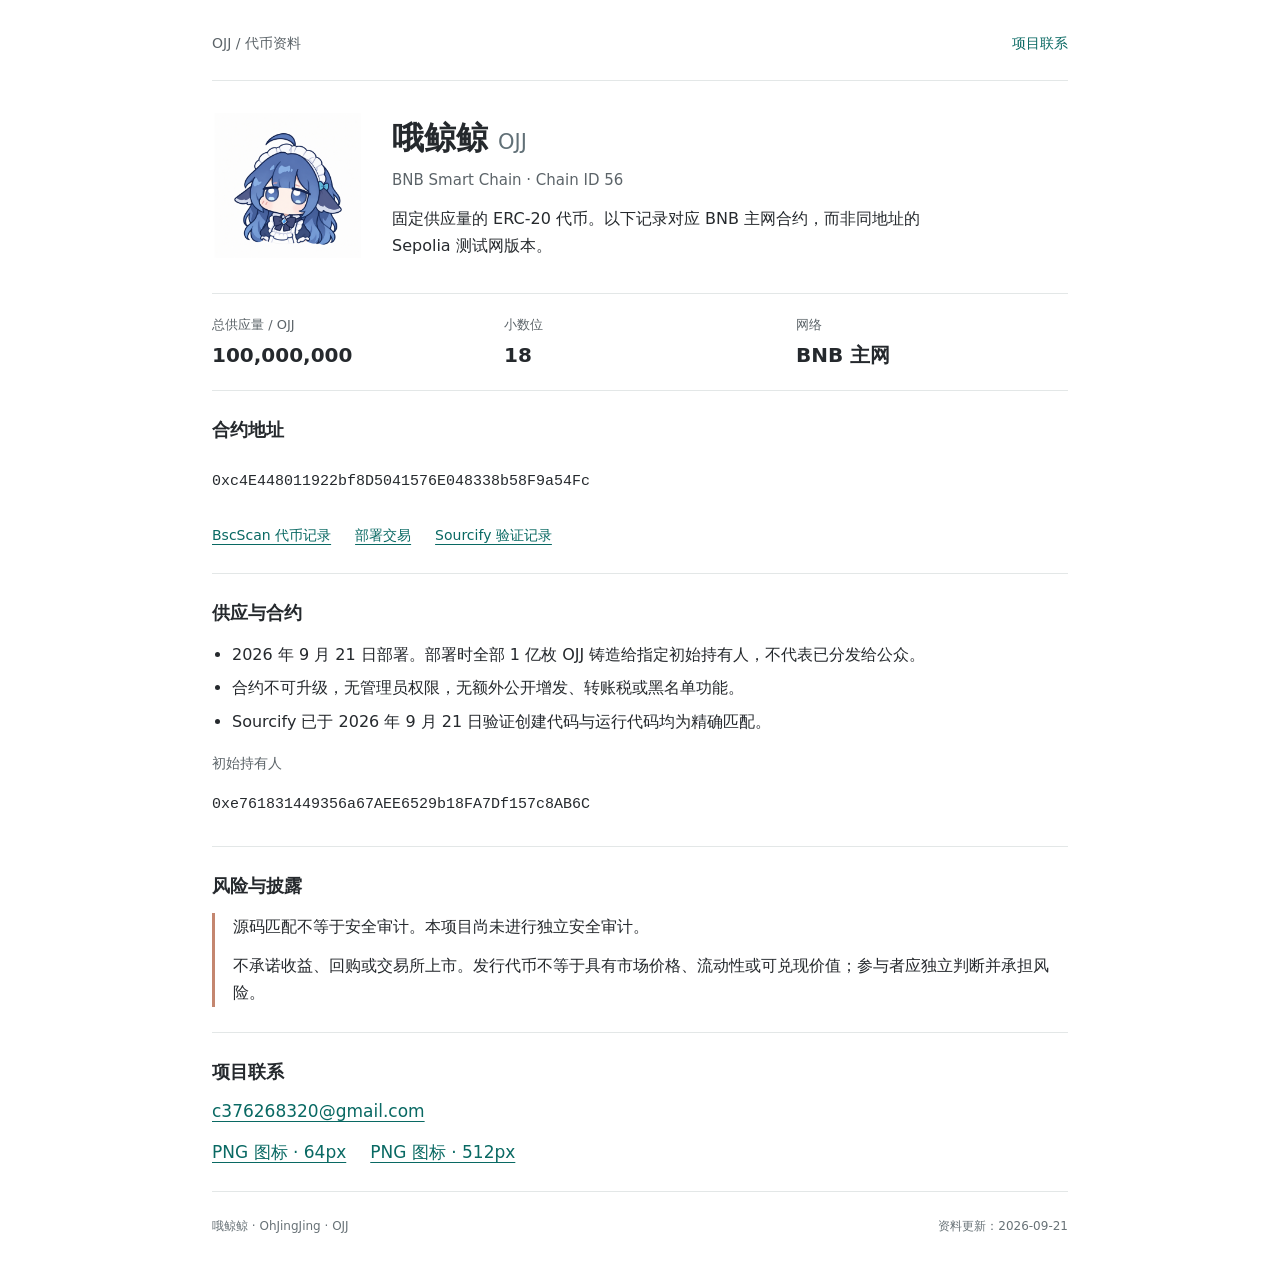
==== index.html @ c67a26b6 "Add files via upload" ====
<!doctype html>
<html lang="zh-CN">
<head>
  <meta charset="utf-8">
  <meta name="viewport" content="width=device-width, initial-scale=1">
  <meta name="description" content="哦鲸鲸 OJJ 的代币资料：BNB Smart Chain 合约、固定供应量、源码验证和项目联系方式。">
  <meta name="theme-color" content="#ffffff">
  <title>哦鲸鲸 OJJ | 代币资料</title>
  <link rel="icon" type="image/png" href="assets/ojj-64.png">
  <style>
    :root{color-scheme:light;font-family:system-ui,-apple-system,"Segoe UI","Microsoft YaHei",sans-serif;color:#25292d;background:#fff;line-height:1.7;letter-spacing:0}
    *{box-sizing:border-box}body{margin:0}a{color:#096963;text-underline-offset:4px}a:hover{color:#04433f}a:focus-visible{outline:3px solid #bb705a;outline-offset:5px}
    .page{max-width:920px;margin:auto;padding:32px 32px 40px}.top{display:flex;align-items:center;justify-content:space-between;gap:16px;padding-bottom:24px;border-bottom:1px solid #e3e7e7;font-size:14px;color:#5c6469}.top a{text-decoration:none}
    .identity{display:grid;grid-template-columns:152px minmax(0,1fr);gap:28px;align-items:center;padding:32px 0 28px}.identity img{display:block;width:152px;height:152px;object-fit:contain}
    h1{font-size:32px;line-height:1.3;margin:0 0 8px;font-weight:650}h1 span{font-size:21px;font-weight:500;color:#617077;margin-left:10px}
    .subtitle{margin:0;color:#5c6469;font-size:15px}.lead{margin:12px 0 0;font-size:16px;max-width:590px}
    .metrics{display:grid;grid-template-columns:repeat(3,minmax(0,1fr));margin:0;padding:20px 0;border-top:1px solid #e3e7e7;border-bottom:1px solid #e3e7e7;gap:20px}
    dt{font-size:13px;color:#5c6469}dd{margin:5px 0 0;font-size:20px;font-weight:600;line-height:1.45;font-variant-numeric:tabular-nums}
    section{padding:25px 0;border-bottom:1px solid #e3e7e7}h2{font-size:18px;line-height:1.5;font-weight:650;margin:0 0 12px}p{margin:0 0 12px}p:last-child{margin-bottom:0}
    .address{display:block;margin:10px 0 16px;padding:14px 0;font-family:ui-monospace,Consolas,monospace;font-size:15px;line-height:1.7;overflow-wrap:anywhere;user-select:all}
    .links{display:flex;flex-wrap:wrap;gap:12px 24px;font-size:14px}.facts{margin:0;padding:0 0 0 20px}.facts li{padding:3px 0}.muted{color:#5c6469;font-size:14px}
    .risk{border-left:3px solid #c4866f;padding-left:18px;margin-top:14px}.contact{overflow-wrap:anywhere}.contact a{font-size:17px}
    footer{display:flex;justify-content:space-between;gap:12px;flex-wrap:wrap;padding-top:24px;color:#687277;font-size:12px}
    @media(max-width:580px){.page{padding:20px 20px 28px}.top{font-size:12px;padding-bottom:18px}.identity{grid-template-columns:96px minmax(0,1fr);gap:16px;padding:24px 0}.identity img{width:96px;height:96px}h1{font-size:24px}h1 span{display:block;margin:4px 0 0;font-size:17px}.lead{grid-column:1 / -1}.identity .lead{font-size:14px}.subtitle{font-size:13px}.metrics{gap:12px;grid-template-columns:1.4fr .8fr .8fr}dd{font-size:17px}dt{font-size:12px}.address{font-size:13px}.links{gap:10px 18px}section{padding:22px 0}.contact a{font-size:15px}}
    @media(prefers-reduced-motion:no-preference){a{transition:color .15s ease}}
  </style>
</head>
<body>
  <main class="page">
    <header class="top">
      <span>OJJ / 代币资料</span>
      <a href="#contact">项目联系</a>
    </header>
    <div class="identity">
      <img src="assets/ojj-512.png" alt="哦鲸鲸蓝发女孩头像" width="152" height="152">
      <div>
        <h1>哦鲸鲸<span>OJJ</span></h1>
        <p class="subtitle">BNB Smart Chain · Chain ID 56</p>
        <p class="lead">固定供应量的 ERC-20 代币。以下记录对应 BNB 主网合约，而非同地址的 Sepolia 测试网版本。</p>
      </div>
    </div>
    <dl class="metrics">
      <div><dt>总供应量 / OJJ</dt><dd>100,000,000</dd></div>
      <div><dt>小数位</dt><dd>18</dd></div>
      <div><dt>网络</dt><dd>BNB 主网</dd></div>
    </dl>
    <section aria-labelledby="contract">
      <h2 id="contract">合约地址</h2>
      <code class="address">0xc4E448011922bf8D5041576E048338b58F9a54Fc</code>
      <div class="links">
        <a href="https://bscscan.com/token/0xc4E448011922bf8D5041576E048338b58F9a54Fc" target="_blank" rel="noopener noreferrer">BscScan 代币记录</a>
        <a href="https://bscscan.com/tx/0x935edf580eb292f3fdd97651b072a8be2f52781cfb6a9a2c7f84557f1eded922" target="_blank" rel="noopener noreferrer">部署交易</a>
        <a href="https://sourcify.dev/server/v2/contract/56/0xc4E448011922bf8D5041576E048338b58F9a54Fc" target="_blank" rel="noopener noreferrer">Sourcify 验证记录</a>
      </div>
    </section>
    <section aria-labelledby="supply">
      <h2 id="supply">供应与合约</h2>
      <ul class="facts">
        <li>2026 年 9 月 21 日部署。部署时全部 1 亿枚 OJJ 铸造给指定初始持有人，不代表已分发给公众。</li>
        <li>合约不可升级，无管理员权限，无额外公开增发、转账税或黑名单功能。</li>
        <li>Sourcify 已于 2026 年 9 月 21 日验证创建代码与运行代码均为精确匹配。</li>
      </ul>
      <p class="muted" style="margin-top:14px">初始持有人</p>
      <code class="address" style="margin-bottom:0;padding:4px 0">0xe761831449356a67AEE6529b18FA7Df157c8AB6C</code>
    </section>
    <section aria-labelledby="disclosure">
      <h2 id="disclosure">风险与披露</h2>
      <div class="risk">
        <p>源码匹配不等于安全审计。本项目尚未进行独立安全审计。</p>
        <p>不承诺收益、回购或交易所上市。发行代币不等于具有市场价格、流动性或可兑现价值；参与者应独立判断并承担风险。</p>
      </div>
    </section>
    <section aria-labelledby="contact" class="contact">
      <h2 id="contact">项目联系</h2>
      <p><a href="mailto:c376268320@gmail.com">c376268320@gmail.com</a></p>
      <div class="links">
        <a href="assets/ojj-64.png" download="OJJ-logo-64.png">PNG 图标 · 64px</a>
        <a href="assets/ojj-512.png" download="OJJ-logo-512.png">PNG 图标 · 512px</a>
      </div>
    </section>
    <footer><span>哦鲸鲸 · OhJingJing · OJJ</span><span>资料更新：2026-09-21</span></footer>
  </main>
</body>
</html>
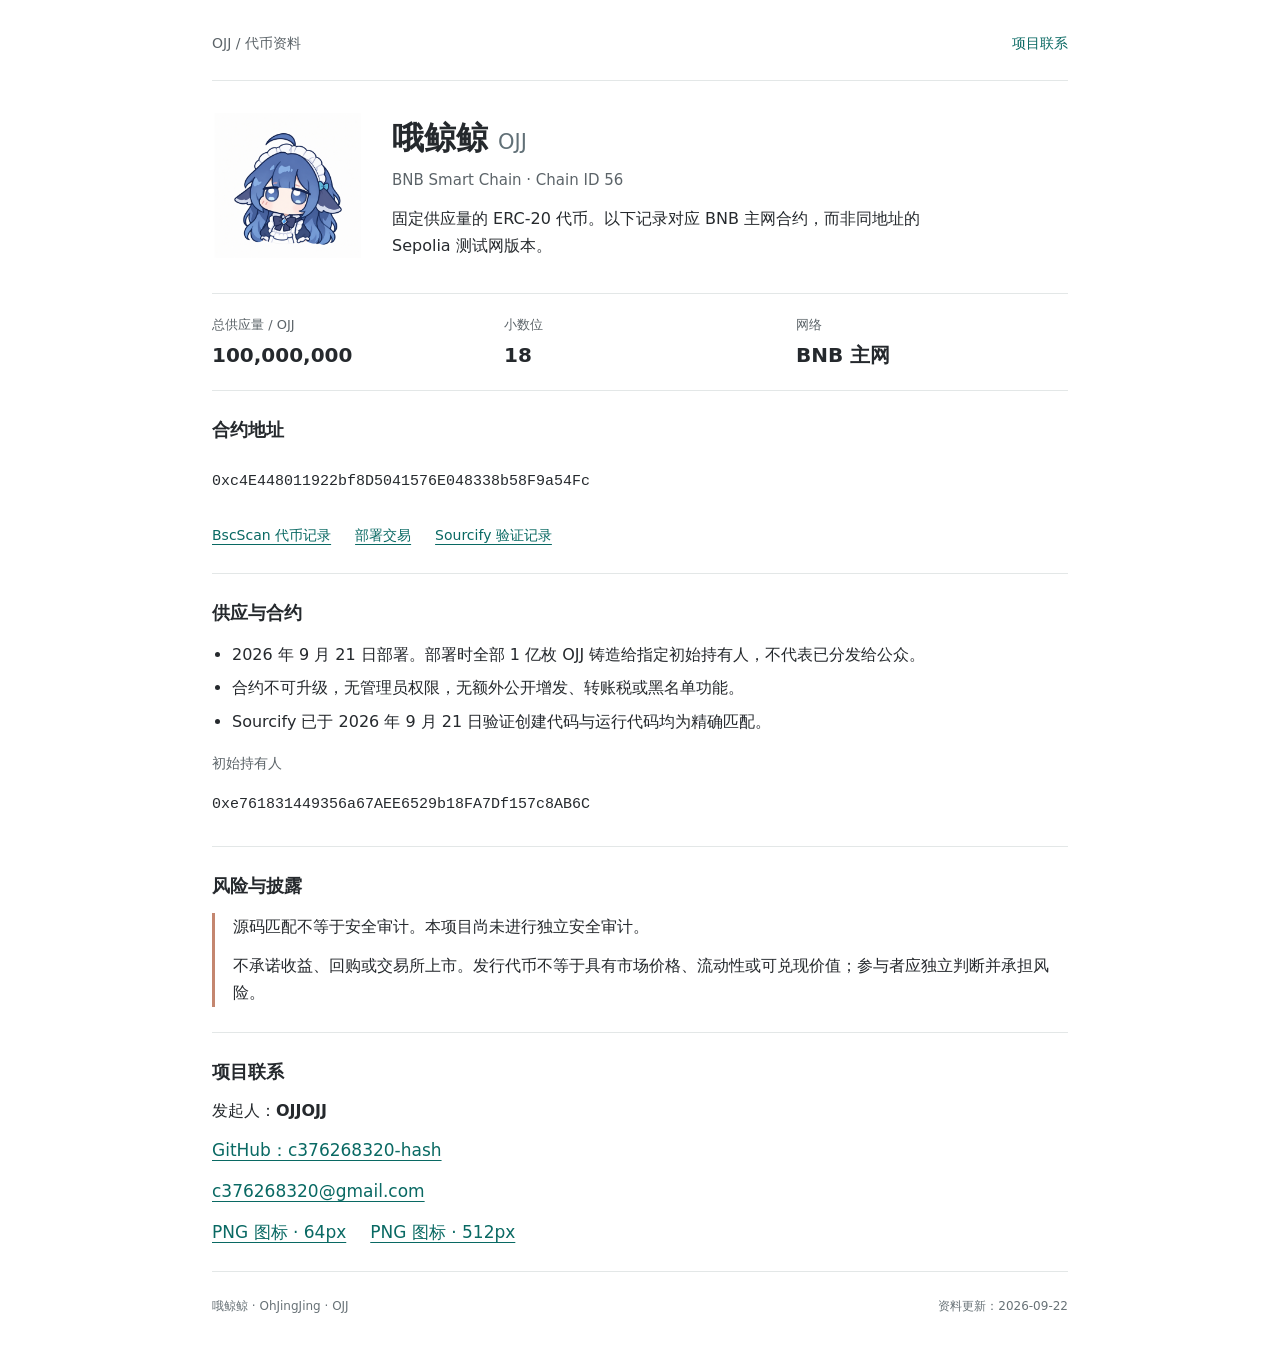
==== commit 5bd63802: "Add project initiator and GitHub profile" ====
--- a/index.html
+++ b/index.html
@@ -72,13 +72,15 @@
     </section>
     <section aria-labelledby="contact" class="contact">
       <h2 id="contact">项目联系</h2>
+      <p>发起人：<strong>OJJOJJ</strong></p>
+      <p><a href="https://github.com/c376268320-hash" target="_blank" rel="noopener noreferrer">GitHub：c376268320-hash</a></p>
       <p><a href="mailto:c376268320@gmail.com">c376268320@gmail.com</a></p>
       <div class="links">
         <a href="assets/ojj-64.png" download="OJJ-logo-64.png">PNG 图标 · 64px</a>
         <a href="assets/ojj-512.png" download="OJJ-logo-512.png">PNG 图标 · 512px</a>
       </div>
     </section>
-    <footer><span>哦鲸鲸 · OhJingJing · OJJ</span><span>资料更新：2026-09-21</span></footer>
+    <footer><span>哦鲸鲸 · OhJingJing · OJJ</span><span>资料更新：2026-09-22</span></footer>
   </main>
 </body>
 </html>
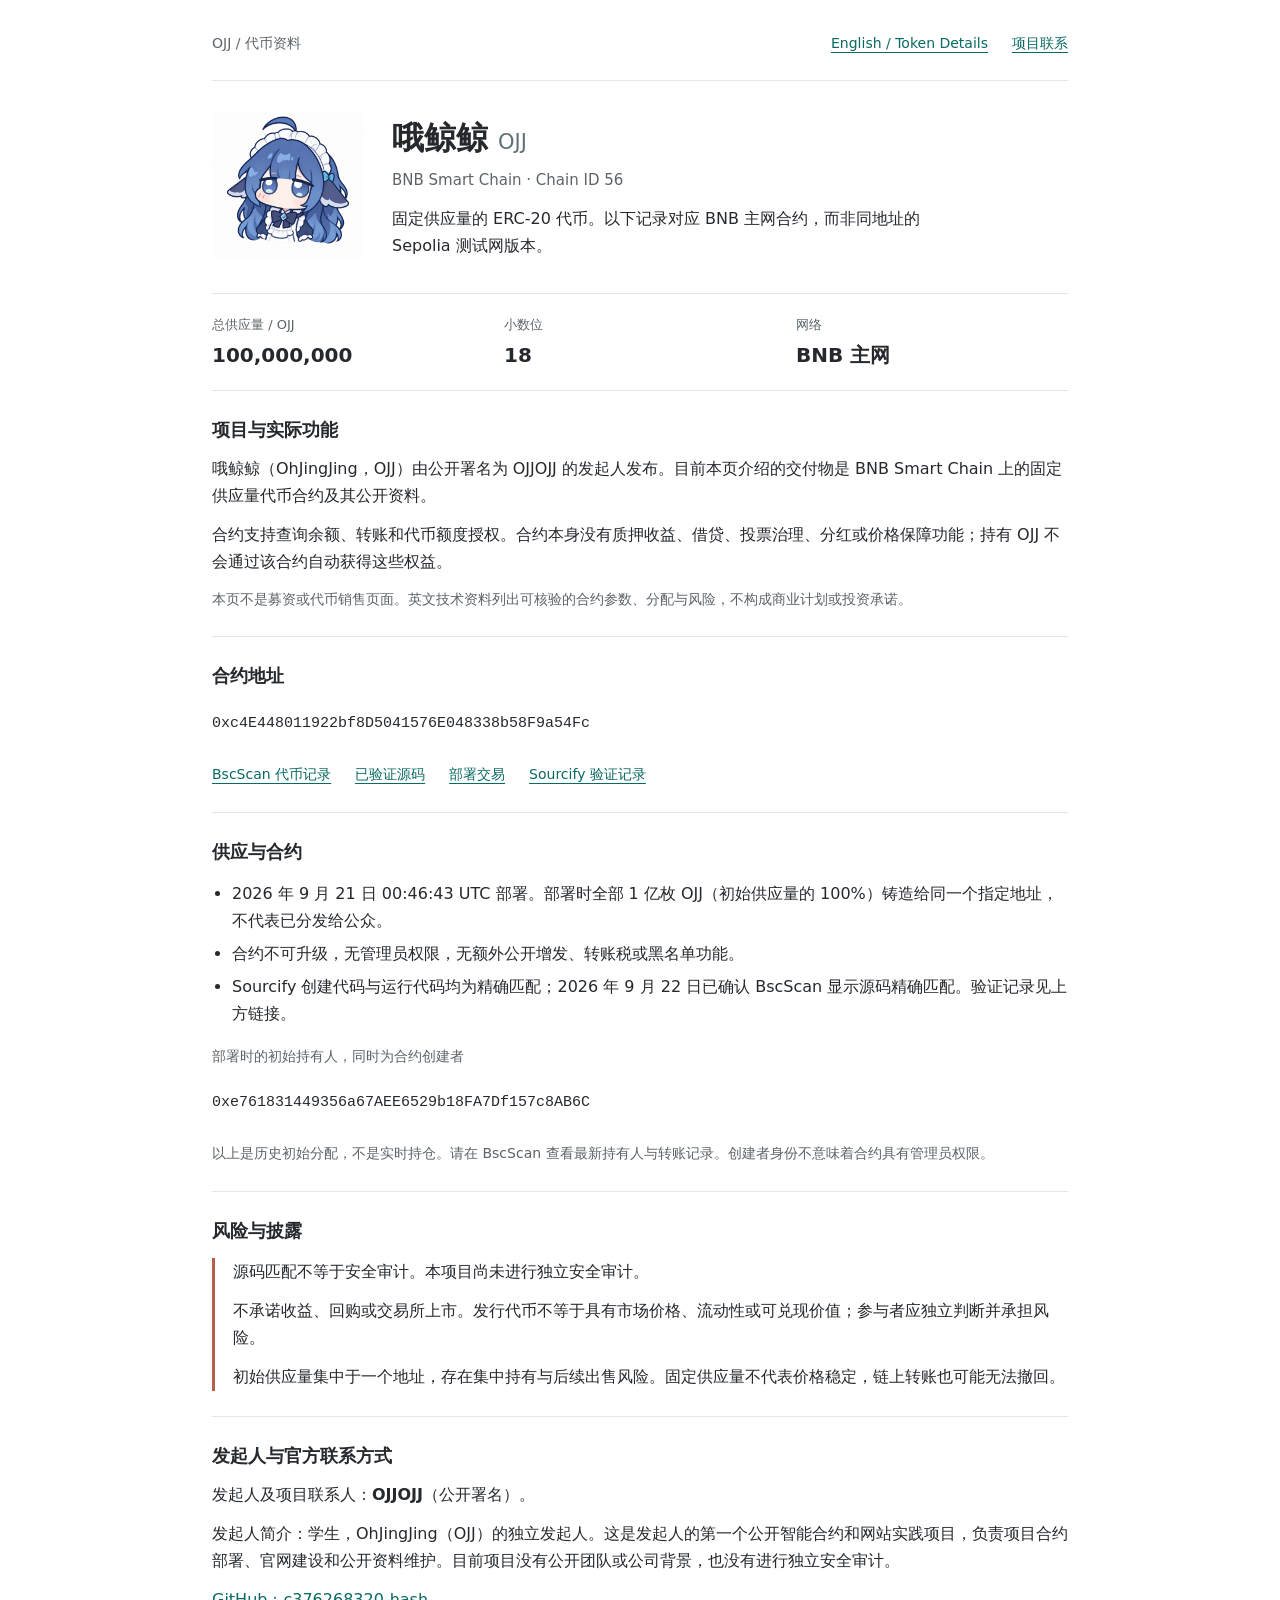
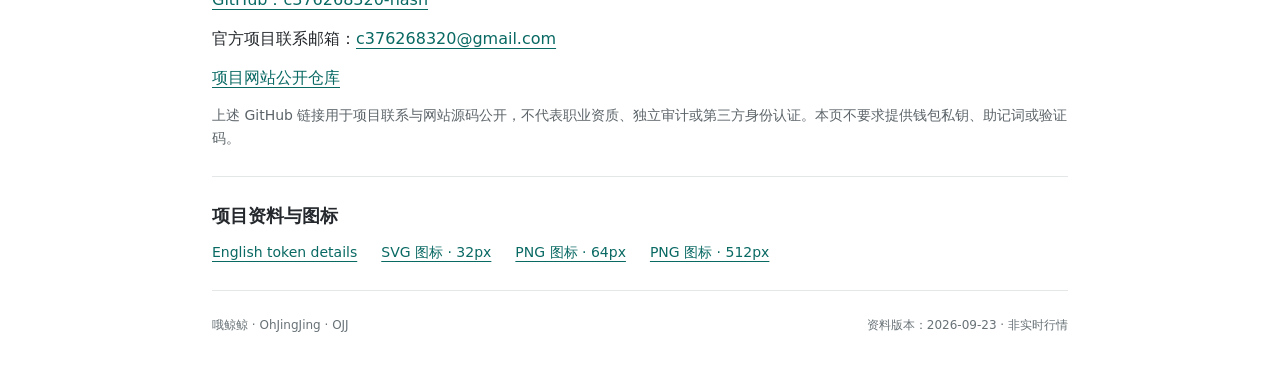
==== commit d25c59e1: "Publish student profile and token information" ====
--- a/index.html
+++ b/index.html
@@ -7,29 +7,17 @@
   <meta name="theme-color" content="#ffffff">
   <title>哦鲸鲸 OJJ | 代币资料</title>
   <link rel="icon" type="image/png" href="assets/ojj-64.png">
-  <style>
-    :root{color-scheme:light;font-family:system-ui,-apple-system,"Segoe UI","Microsoft YaHei",sans-serif;color:#25292d;background:#fff;line-height:1.7;letter-spacing:0}
-    *{box-sizing:border-box}body{margin:0}a{color:#096963;text-underline-offset:4px}a:hover{color:#04433f}a:focus-visible{outline:3px solid #bb705a;outline-offset:5px}
-    .page{max-width:920px;margin:auto;padding:32px 32px 40px}.top{display:flex;align-items:center;justify-content:space-between;gap:16px;padding-bottom:24px;border-bottom:1px solid #e3e7e7;font-size:14px;color:#5c6469}.top a{text-decoration:none}
-    .identity{display:grid;grid-template-columns:152px minmax(0,1fr);gap:28px;align-items:center;padding:32px 0 28px}.identity img{display:block;width:152px;height:152px;object-fit:contain}
-    h1{font-size:32px;line-height:1.3;margin:0 0 8px;font-weight:650}h1 span{font-size:21px;font-weight:500;color:#617077;margin-left:10px}
-    .subtitle{margin:0;color:#5c6469;font-size:15px}.lead{margin:12px 0 0;font-size:16px;max-width:590px}
-    .metrics{display:grid;grid-template-columns:repeat(3,minmax(0,1fr));margin:0;padding:20px 0;border-top:1px solid #e3e7e7;border-bottom:1px solid #e3e7e7;gap:20px}
-    dt{font-size:13px;color:#5c6469}dd{margin:5px 0 0;font-size:20px;font-weight:600;line-height:1.45;font-variant-numeric:tabular-nums}
-    section{padding:25px 0;border-bottom:1px solid #e3e7e7}h2{font-size:18px;line-height:1.5;font-weight:650;margin:0 0 12px}p{margin:0 0 12px}p:last-child{margin-bottom:0}
-    .address{display:block;margin:10px 0 16px;padding:14px 0;font-family:ui-monospace,Consolas,monospace;font-size:15px;line-height:1.7;overflow-wrap:anywhere;user-select:all}
-    .links{display:flex;flex-wrap:wrap;gap:12px 24px;font-size:14px}.facts{margin:0;padding:0 0 0 20px}.facts li{padding:3px 0}.muted{color:#5c6469;font-size:14px}
-    .risk{border-left:3px solid #c4866f;padding-left:18px;margin-top:14px}.contact{overflow-wrap:anywhere}.contact a{font-size:17px}
-    footer{display:flex;justify-content:space-between;gap:12px;flex-wrap:wrap;padding-top:24px;color:#687277;font-size:12px}
-    @media(max-width:580px){.page{padding:20px 20px 28px}.top{font-size:12px;padding-bottom:18px}.identity{grid-template-columns:96px minmax(0,1fr);gap:16px;padding:24px 0}.identity img{width:96px;height:96px}h1{font-size:24px}h1 span{display:block;margin:4px 0 0;font-size:17px}.lead{grid-column:1 / -1}.identity .lead{font-size:14px}.subtitle{font-size:13px}.metrics{gap:12px;grid-template-columns:1.4fr .8fr .8fr}dd{font-size:17px}dt{font-size:12px}.address{font-size:13px}.links{gap:10px 18px}section{padding:22px 0}.contact a{font-size:15px}}
-    @media(prefers-reduced-motion:no-preference){a{transition:color .15s ease}}
-  </style>
+  <link rel="stylesheet" href="assets/site.css">
+  <link rel="alternate" hreflang="en" href="token-details.html">
 </head>
 <body>
   <main class="page">
     <header class="top">
       <span>OJJ / 代币资料</span>
-      <a href="#contact">项目联系</a>
+      <nav aria-label="资料导航">
+        <a href="token-details.html" lang="en" hreflang="en">English / Token Details</a>
+        <a href="#contact">项目联系</a>
+      </nav>
     </header>
     <div class="identity">
       <img src="assets/ojj-512.png" alt="哦鲸鲸蓝发女孩头像" width="152" height="152">
@@ -44,11 +32,18 @@
       <div><dt>小数位</dt><dd>18</dd></div>
       <div><dt>网络</dt><dd>BNB 主网</dd></div>
     </dl>
+    <section aria-labelledby="project">
+      <h2 id="project">项目与实际功能</h2>
+      <p>哦鲸鲸（OhJingJing，OJJ）由公开署名为 OJJOJJ 的发起人发布。目前本页介绍的交付物是 BNB Smart Chain 上的固定供应量代币合约及其公开资料。</p>
+      <p>合约支持查询余额、转账和代币额度授权。合约本身没有质押收益、借贷、投票治理、分红或价格保障功能；持有 OJJ 不会通过该合约自动获得这些权益。</p>
+      <p class="muted">本页不是募资或代币销售页面。英文技术资料列出可核验的合约参数、分配与风险，不构成商业计划或投资承诺。</p>
+    </section>
     <section aria-labelledby="contract">
       <h2 id="contract">合约地址</h2>
       <code class="address">0xc4E448011922bf8D5041576E048338b58F9a54Fc</code>
       <div class="links">
         <a href="https://bscscan.com/token/0xc4E448011922bf8D5041576E048338b58F9a54Fc" target="_blank" rel="noopener noreferrer">BscScan 代币记录</a>
+        <a href="https://bscscan.com/address/0xc4E448011922bf8D5041576E048338b58F9a54Fc#code" target="_blank" rel="noopener noreferrer">已验证源码</a>
         <a href="https://bscscan.com/tx/0x935edf580eb292f3fdd97651b072a8be2f52781cfb6a9a2c7f84557f1eded922" target="_blank" rel="noopener noreferrer">部署交易</a>
         <a href="https://sourcify.dev/server/v2/contract/56/0xc4E448011922bf8D5041576E048338b58F9a54Fc" target="_blank" rel="noopener noreferrer">Sourcify 验证记录</a>
       </div>
@@ -56,31 +51,41 @@
     <section aria-labelledby="supply">
       <h2 id="supply">供应与合约</h2>
       <ul class="facts">
-        <li>2026 年 9 月 21 日部署。部署时全部 1 亿枚 OJJ 铸造给指定初始持有人，不代表已分发给公众。</li>
+        <li>2026 年 9 月 21 日 00:46:43 UTC 部署。部署时全部 1 亿枚 OJJ（初始供应量的 100%）铸造给同一个指定地址，不代表已分发给公众。</li>
         <li>合约不可升级，无管理员权限，无额外公开增发、转账税或黑名单功能。</li>
-        <li>Sourcify 已于 2026 年 9 月 21 日验证创建代码与运行代码均为精确匹配。</li>
+        <li>Sourcify 创建代码与运行代码均为精确匹配；2026 年 9 月 22 日已确认 BscScan 显示源码精确匹配。验证记录见上方链接。</li>
       </ul>
-      <p class="muted" style="margin-top:14px">初始持有人</p>
-      <code class="address" style="margin-bottom:0;padding:4px 0">0xe761831449356a67AEE6529b18FA7Df157c8AB6C</code>
+      <p class="muted spaced">部署时的初始持有人，同时为合约创建者</p>
+      <code class="address">0xe761831449356a67AEE6529b18FA7Df157c8AB6C</code>
+      <p class="muted">以上是历史初始分配，不是实时持仓。请在 BscScan 查看最新持有人与转账记录。创建者身份不意味着合约具有管理员权限。</p>
     </section>
     <section aria-labelledby="disclosure">
       <h2 id="disclosure">风险与披露</h2>
       <div class="risk">
         <p>源码匹配不等于安全审计。本项目尚未进行独立安全审计。</p>
         <p>不承诺收益、回购或交易所上市。发行代币不等于具有市场价格、流动性或可兑现价值；参与者应独立判断并承担风险。</p>
+        <p>初始供应量集中于一个地址，存在集中持有与后续出售风险。固定供应量不代表价格稳定，链上转账也可能无法撤回。</p>
       </div>
     </section>
     <section aria-labelledby="contact" class="contact">
-      <h2 id="contact">项目联系</h2>
-      <p>发起人：<strong>OJJOJJ</strong></p>
+      <h2 id="contact">发起人与官方联系方式</h2>
+      <p>发起人及项目联系人：<strong>OJJOJJ</strong>（公开署名）。</p>
+      <p>发起人简介：学生，OhJingJing（OJJ）的独立发起人。这是发起人的第一个公开智能合约和网站实践项目，负责项目合约部署、官网建设和公开资料维护。目前项目没有公开团队或公司背景，也没有进行独立安全审计。</p>
       <p><a href="https://github.com/c376268320-hash" target="_blank" rel="noopener noreferrer">GitHub：c376268320-hash</a></p>
-      <p><a href="mailto:c376268320@gmail.com">c376268320@gmail.com</a></p>
+      <p>官方项目联系邮箱：<a href="mailto:c376268320@gmail.com">c376268320@gmail.com</a></p>
+      <p><a href="https://github.com/c376268320-hash/ojj-website" target="_blank" rel="noopener noreferrer">项目网站公开仓库</a></p>
+      <p class="muted">上述 GitHub 链接用于项目联系与网站源码公开，不代表职业资质、独立审计或第三方身份认证。本页不要求提供钱包私钥、助记词或验证码。</p>
+    </section>
+    <section aria-labelledby="downloads">
+      <h2 id="downloads">项目资料与图标</h2>
       <div class="links">
+        <a href="token-details.html" lang="en">English token details</a>
+        <a href="assets/ojj-32.svg" download="OJJ-logo-32.svg">SVG 图标 · 32px</a>
         <a href="assets/ojj-64.png" download="OJJ-logo-64.png">PNG 图标 · 64px</a>
         <a href="assets/ojj-512.png" download="OJJ-logo-512.png">PNG 图标 · 512px</a>
       </div>
     </section>
-    <footer><span>哦鲸鲸 · OhJingJing · OJJ</span><span>资料更新：2026-09-22</span></footer>
+    <footer><span>哦鲸鲸 · OhJingJing · OJJ</span><span>资料版本：2026-09-23 · 非实时行情</span></footer>
   </main>
 </body>
 </html>
--- a/assets/site.css
+++ b/assets/site.css
@@ -0,0 +1,67 @@
+:root {
+  color-scheme: light;
+  font-family: system-ui, -apple-system, "Segoe UI", "Microsoft YaHei", sans-serif;
+  color: #25292d;
+  background: #fff;
+  line-height: 1.7;
+  letter-spacing: 0;
+}
+* { box-sizing: border-box; }
+body { margin: 0; }
+a { color: #096963; text-underline-offset: 4px; overflow-wrap: anywhere; }
+a:hover { color: #04433f; }
+a:focus-visible { outline: 3px solid #a4523f; outline-offset: 5px; }
+.page { max-width: 920px; margin: auto; padding: 32px 32px 40px; }
+.top { display: flex; align-items: center; justify-content: space-between; flex-wrap: wrap; gap: 12px 24px; padding-bottom: 24px; border-bottom: 1px solid #e3e7e7; font-size: 14px; color: #5c6469; }
+.top nav { display: flex; flex-wrap: wrap; gap: 12px 24px; }
+.identity { display: grid; grid-template-columns: 152px minmax(0, 1fr); gap: 28px; align-items: center; padding: 32px 0 28px; }
+.identity img { display: block; width: 152px; height: 152px; object-fit: contain; }
+h1 { font-size: 32px; line-height: 1.3; margin: 0 0 8px; font-weight: 650; overflow-wrap: anywhere; }
+h1 span { font-size: 21px; font-weight: 500; color: #617077; margin-left: 10px; }
+.subtitle { margin: 0; color: #5c6469; font-size: 15px; }
+.lead { margin: 12px 0 0; font-size: 16px; max-width: 590px; }
+.metrics { display: grid; grid-template-columns: repeat(3, minmax(0, 1fr)); margin: 0; padding: 20px 0; border-top: 1px solid #e3e7e7; border-bottom: 1px solid #e3e7e7; gap: 20px; }
+dt { font-size: 13px; color: #5c6469; }
+dd { margin: 5px 0 0; font-size: 20px; font-weight: 600; line-height: 1.45; font-variant-numeric: tabular-nums; }
+section { padding: 25px 0; border-bottom: 1px solid #e3e7e7; }
+h2 { font-size: 18px; line-height: 1.5; font-weight: 650; margin: 0 0 12px; }
+p { margin: 0 0 12px; }
+p:last-child { margin-bottom: 0; }
+.address { display: block; margin: 10px 0 16px; padding: 10px 0; font-family: ui-monospace, Consolas, monospace; font-size: 15px; line-height: 1.7; overflow-wrap: anywhere; user-select: all; }
+.links { display: flex; flex-wrap: wrap; gap: 12px 24px; font-size: 14px; }
+.facts { margin: 0; padding: 0 0 0 20px; }
+.facts li { padding: 3px 0; overflow-wrap: anywhere; }
+.muted { color: #5c6469; font-size: 14px; }
+.spaced { margin-top: 14px; }
+.risk { border-left: 3px solid #b46049; padding-left: 18px; margin-top: 14px; }
+.contact { overflow-wrap: anywhere; }
+.specs { margin: 0; }
+.specs.spaced { margin-top: 14px; }
+.specs > div { display: grid; grid-template-columns: 180px minmax(0, 1fr); gap: 12px; padding: 9px 0; border-bottom: 1px solid #edf0f0; }
+.specs > div:last-child { border-bottom: 0; }
+.specs dt, .specs dd { font-size: 14px; line-height: 1.7; margin: 0; font-weight: 400; overflow-wrap: anywhere; }
+footer { display: flex; justify-content: space-between; gap: 12px; flex-wrap: wrap; padding-top: 24px; color: #687277; font-size: 12px; }
+@media (max-width: 580px) {
+  .page { padding: 20px 20px 28px; }
+  .top { font-size: 12px; padding-bottom: 18px; }
+  .identity { grid-template-columns: 96px minmax(0, 1fr); gap: 16px; padding: 24px 0; }
+  .identity img { width: 96px; height: 96px; }
+  h1 { font-size: 24px; }
+  h1 span { display: block; margin: 4px 0 0; font-size: 17px; }
+  .identity .lead { font-size: 14px; }
+  .subtitle { font-size: 13px; }
+  .metrics { gap: 12px; grid-template-columns: 1.4fr .8fr .8fr; }
+  dd { font-size: 17px; }
+  dt { font-size: 12px; }
+  .address { font-size: 13px; }
+  .links { gap: 10px 18px; }
+  section { padding: 22px 0; }
+  .specs > div { grid-template-columns: 1fr; gap: 2px; }
+}
+@media print {
+  .page { max-width: none; padding: 0; }
+  .top nav { display: none; }
+  a { color: inherit; }
+  .identity img { width: 96px; height: 96px; }
+  section { break-inside: avoid; }
+}
